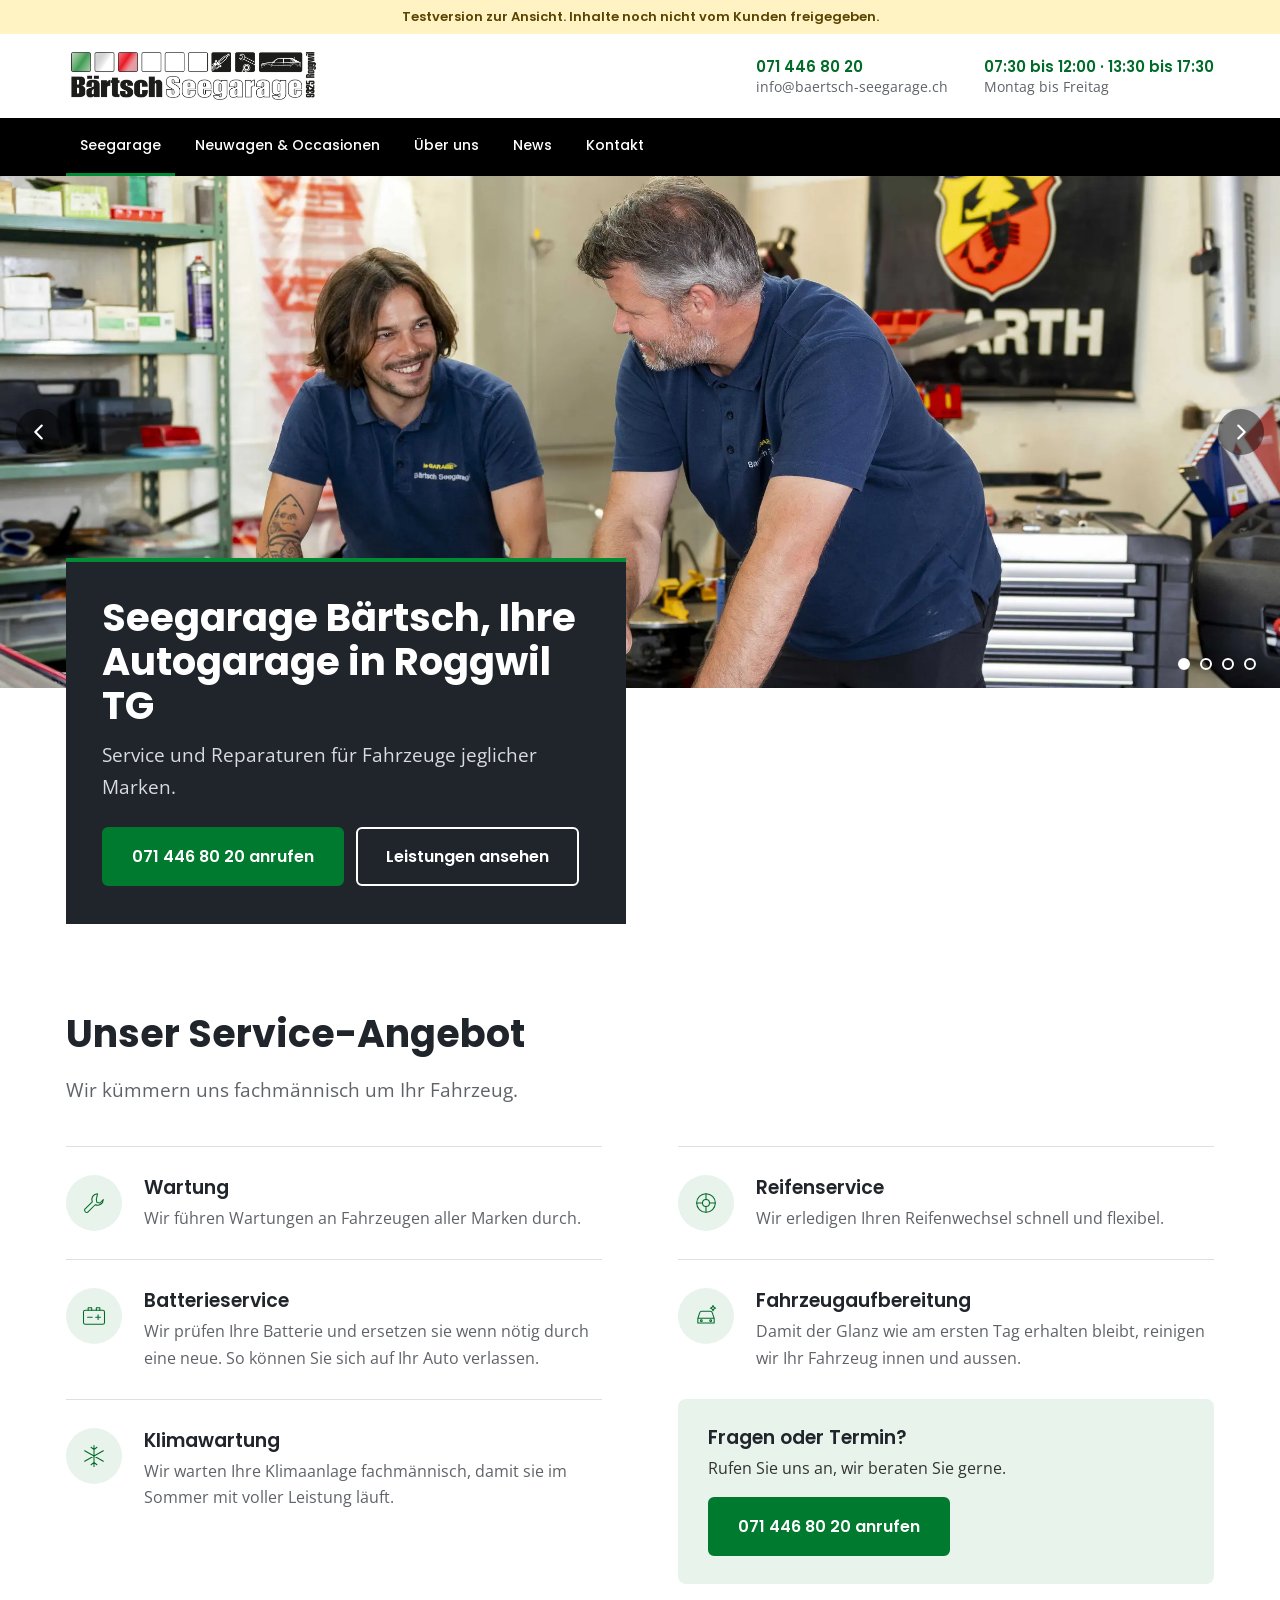
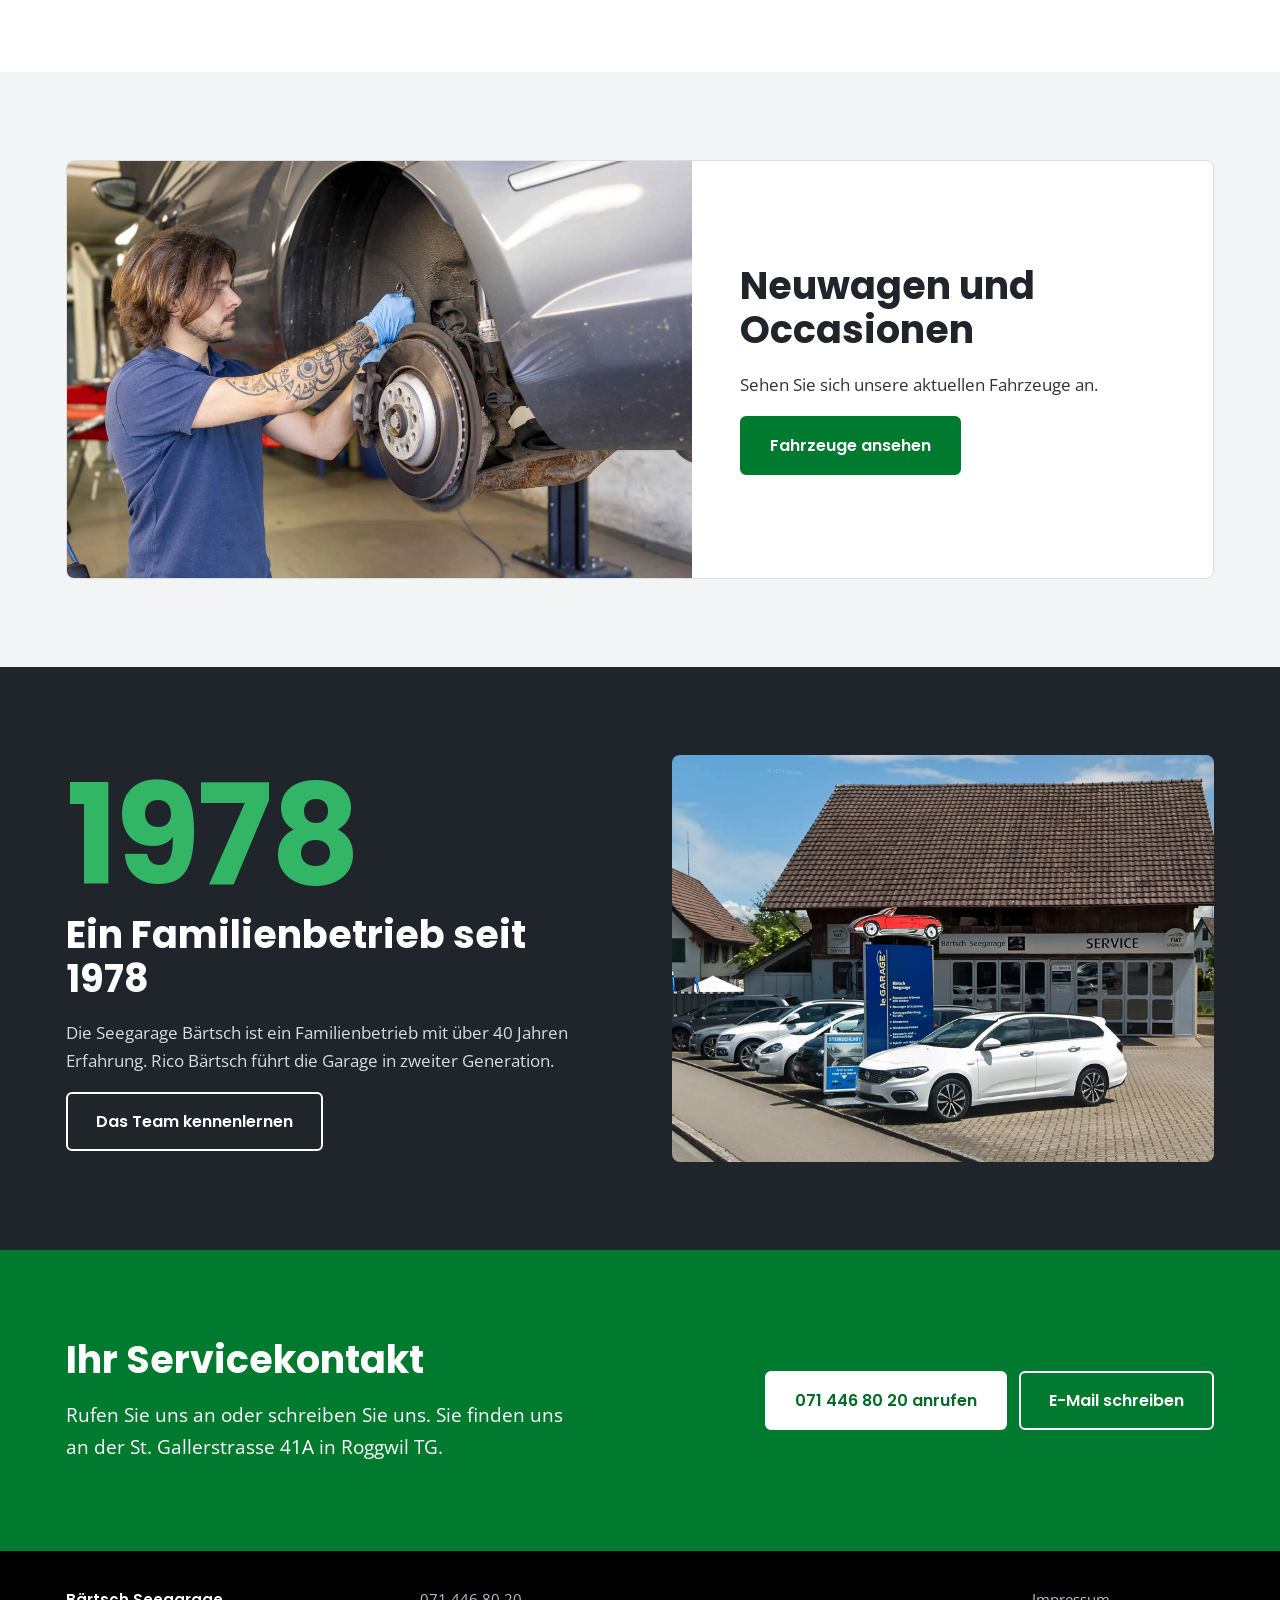
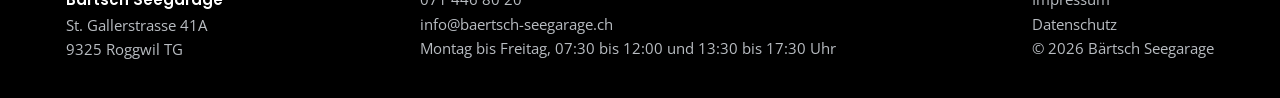
==== index.html @ efdd500b "Testversion Webseite Bärtsch Seegarage Co-Authored-By: Claude Sonnet 5.5 <noreply@anthropic.com>" ====
<!doctype html>
<html lang="de-CH">
<head>
<meta charset="utf-8">
<meta name="viewport" content="width=device-width,initial-scale=1">
<title>Autogarage Roggwil TG | Bärtsch Seegarage, alle Marken</title>
<meta name="description" content="Ihre Autogarage in Roggwil TG: Service, Reifenwechsel, Batterie, Klimaservice und Occasionen für alle Marken. Rufen Sie an: 071 446 80 20.">
<meta name="robots" content="noindex, nofollow">
<link rel="icon" type="image/png" sizes="32x32" href="assets/img/favicon-32.png">
<link rel="apple-touch-icon" href="assets/img/apple-touch-icon.png">
<meta property="og:type" content="website"><meta property="og:locale" content="de_CH">
<meta property="og:title" content="Autogarage Roggwil TG | Bärtsch Seegarage, alle Marken"><meta property="og:description" content="Ihre Autogarage in Roggwil TG: Service, Reifenwechsel, Batterie, Klimaservice und Occasionen für alle Marken. Rufen Sie an: 071 446 80 20.">
<link rel="preload" href="assets/fonts/poppins-latin-700-normal.woff2" as="font" type="font/woff2" crossorigin>
<link rel="preload" as="image" href="assets/img/hero-team.webp" type="image/webp">
<script>document.documentElement.className="js"</script>
<link rel="stylesheet" href="assets/css/site.css">
<link rel="stylesheet" href="assets/css/tweaks.css">
<script type="application/ld+json">{"@context": "https://schema.org", "@type": "AutoRepair", "name": "Bärtsch Seegarage", "description": "Unabhängige Autogarage in Roggwil TG für Fahrzeuge aller Marken: Wartung, Reifenservice, Batterieservice, Fahrzeugaufbereitung, Klimawartung sowie Neuwagen und Occasionen.", "telephone": "+41 71 446 80 20", "email": "info@baertsch-seegarage.ch", "foundingDate": "1978", "address": {"@type": "PostalAddress", "streetAddress": "St. Gallerstrasse 41A", "postalCode": "9325", "addressLocality": "Roggwil", "addressRegion": "TG", "addressCountry": "CH"}, "openingHoursSpecification": [{"@type": "OpeningHoursSpecification", "dayOfWeek": ["Monday", "Tuesday", "Wednesday", "Thursday", "Friday"], "opens": "07:30", "closes": "12:00"}, {"@type": "OpeningHoursSpecification", "dayOfWeek": ["Monday", "Tuesday", "Wednesday", "Thursday", "Friday"], "opens": "13:30", "closes": "17:30"}], "founder": [{"@type": "Person", "name": "Kurt Bärtsch"}, {"@type": "Person", "name": "Bruno Bärtsch"}], "employee": {"@type": "Person", "name": "Rico Bärtsch", "jobTitle": "Inhaber und Werkstattleiter"}}</script>
</head>
<body>
<div class="testbar">Testversion zur Ansicht. Inhalte noch nicht vom Kunden freigegeben.</div>
<a class="skip" href="#inhalt">Zum Inhalt</a>
<header>
<div class="top"><div class="wrap">
<a class="logo" href="index.html"><img src="assets/img/logo.png" alt="Bärtsch Seegarage, 9325 Roggwil" width="1000" height="220"></a>
<div class="info">
<a href="tel:+41714468020"><b>071 446 80 20</b>info@baertsch-seegarage.ch</a>
<div><b>07:30 bis 12:00 · 13:30 bis 17:30</b>Montag bis Freitag</div>
</div></div></div>
<nav class="nav" aria-label="Hauptmenü"><div class="wrap">
<button class="menu-btn" aria-expanded="false" aria-controls="menu">Menü</button>
<ul id="menu"><li><a href="index.html" aria-current=page>Seegarage</a></li><li><a href="neuwagen-occasionen.html">Neuwagen &amp; Occasionen</a></li><li><a href="ueber-uns.html">Über uns</a></li><li><a href="news.html">News</a></li><li><a href="kontakt.html">Kontakt</a></li></ul>
</div></nav>
</header>
<main id="inhalt">
<section class="hero3" aria-roledescription="carousel" aria-label="Bilder aus der Werkstatt">
<div class="hero3-slider"><figure class="slide on"><picture><source type="image/webp" srcset="assets/img/hero-team.webp"><img src="assets/img/hero-team.jpg" alt="Rico Bärtsch und ein Mitarbeiter arbeiten gemeinsam an einem Motor" width="2400" height="1600" style="object-position:50% 27%"></picture></figure><figure class="slide"><picture><source type="image/webp" srcset="assets/img/hebebuehne.webp"><img src="assets/img/hebebuehne.jpg" alt="Zwei Mitarbeiter prüfen ein Fahrzeug auf der Hebebühne" width="2400" height="1600" style="object-position:50% 35%" loading=lazy></picture></figure><figure class="slide"><picture><source type="image/webp" srcset="assets/img/motor.webp"><img src="assets/img/motor.jpg" alt="Mitarbeiter arbeitet unter der Motorhaube" width="2400" height="1600" style="object-position:50% 96%" loading=lazy></picture></figure><figure class="slide"><picture><source type="image/webp" srcset="assets/img/abarth.webp"><img src="assets/img/abarth.jpg" alt="Lindgrüner Abarth mit Bärtsch-Beschriftung in der Werkstatt" width="2400" height="1600" style="object-position:50% 62%" loading=lazy></picture></figure>
<button class="arrow prev" aria-label="Voriges Bild"><svg viewBox="0 0 24 24" aria-hidden="true"><path d="M15 5l-7 7 7 7"/></svg></button>
<button class="arrow next" aria-label="Nächstes Bild"><svg viewBox="0 0 24 24" aria-hidden="true"><path d="M9 5l7 7-7 7"/></svg></button>
<div class="dots"><button class="dot on" aria-label="Bild 1 anzeigen"></button><button class="dot" aria-label="Bild 2 anzeigen"></button><button class="dot" aria-label="Bild 3 anzeigen"></button><button class="dot" aria-label="Bild 4 anzeigen"></button></div></div>
<div class="wrap"><div class="hero3-card"><h1>Seegarage Bärtsch, Ihre Autogarage in Roggwil TG</h1>
<p>Service und Reparaturen für Fahrzeuge jeglicher Marken.</p>
<div class="btns"><a class="btn" href="tel:+41714468020">071 446 80 20 anrufen</a><a class="btn ghost" href="#leistungen">Leistungen ansehen</a></div></div></div>
</section>

<section id="leistungen"><div class="wrap">
<div class="svc-head"><h2>Unser Service-Angebot</h2><p class="lead">Wir kümmern uns fachmännisch um Ihr Fahrzeug.</p></div>
<ul class="svc"><li class="reveal"><span class="ico"><svg viewBox="0 0 48 48" aria-hidden="true"><path d="M30 8a10 10 0 0 0-9 14L8 35a4 4 0 0 0 5 5l13-13a10 10 0 0 0 14-9l-6 6-5-1-1-5z"/></svg></span><div><h3>Wartung</h3><p>Wir führen Wartungen an Fahrzeugen aller Marken durch.</p></div></li><li class="reveal"><span class="ico"><svg viewBox="0 0 48 48" aria-hidden="true"><circle cx="24" cy="24" r="16"/><circle cx="24" cy="24" r="6"/><path d="M24 8v10M24 30v10M8 24h10M30 24h10"/></svg></span><div><h3>Reifenservice</h3><p>Wir erledigen Ihren Reifenwechsel schnell und flexibel.</p></div></li><li class="reveal"><span class="ico"><svg viewBox="0 0 48 48" aria-hidden="true"><rect x="6" y="14" width="36" height="24" rx="3"/><path d="M14 14v-4h6v4M28 14v-4h6v4M13 26h8M31 22v8M27 26h8"/></svg></span><div><h3>Batterieservice</h3><p>Wir prüfen Ihre Batterie und ersetzen sie wenn nötig durch eine neue. So können Sie sich auf Ihr Auto verlassen.</p></div></li><li class="reveal"><span class="ico"><svg viewBox="0 0 48 48" aria-hidden="true"><path d="M10 28l3-9a4 4 0 0 1 4-3h14a4 4 0 0 1 4 3l3 9v8H10zM10 28h28"/><circle cx="16" cy="32" r="1.5"/><circle cx="32" cy="32" r="1.5"/><path d="M36 6l1.5 3 3 1.5-3 1.5L36 15l-1.5-3-3-1.5 3-1.5z"/></svg></span><div><h3>Fahrzeugaufbereitung</h3><p>Damit der Glanz wie am ersten Tag erhalten bleibt, reinigen wir Ihr Fahrzeug innen und aussen.</p></div></li><li class="reveal"><span class="ico"><svg viewBox="0 0 48 48" aria-hidden="true"><path d="M24 6v36M8 15l32 18M8 33l32-18M19 9l5 4 5-4M19 39l5-4 5 4"/></svg></span><div><h3>Klimawartung</h3><p>Wir warten Ihre Klimaanlage fachmännisch, damit sie im Sommer mit voller Leistung läuft.</p></div></li>
<li class="svc-cta reveal"><div><h3>Fragen oder Termin?</h3><p>Rufen Sie uns an, wir beraten Sie gerne.</p><a class="btn" href="tel:+41714468020">071 446 80 20 anrufen</a></div></li>
</ul>
</div></section>

<section class="soft"><div class="wrap"><div class="teaser reveal">
<picture><source type="image/webp" srcset="assets/img/bremse.webp"><img src="assets/img/bremse.jpg" alt="Mitarbeiter wechselt eine Bremsscheibe" width="1400" height="933" loading="lazy" style="object-position:0% 35%" class=""></picture>
<div class="t"><h2>Neuwagen und Occasionen</h2><p>Sehen Sie sich unsere aktuellen Fahrzeuge an.</p><a class="btn" href="neuwagen-occasionen.html">Fahrzeuge ansehen</a></div>
</div></div></section>

<section class="dark"><div class="wrap"><div class="split">
<div class="reveal"><p class="big-year">1978</p><h2>Ein Familienbetrieb seit 1978</h2>
<p>Die Seegarage Bärtsch ist ein Familienbetrieb mit über 40 Jahren Erfahrung. Rico Bärtsch führt die Garage in zweiter Generation.</p>
<a class="btn ghost" href="ueber-uns.html">Das Team kennenlernen</a></div>
<div class="photo reveal"><picture><source type="image/webp" srcset="assets/img/seegarge-baertsch-aussenansicht.webp"><img src="assets/img/seegarge-baertsch-aussenansicht.jpg" alt="Aussenansicht der Bärtsch Seegarage in Roggwil" width="1400" height="933" loading="lazy" style="object-position:50% 35%" class=""></picture></div>
</div></div></section>

<section class="green band"><div class="wrap">
<div><h2>Ihr Servicekontakt</h2><p>Rufen Sie uns an oder schreiben Sie uns. Sie finden uns an der St. Gallerstrasse 41A in Roggwil TG.</p></div>
<div class="btns"><a class="btn" href="tel:+41714468020">071 446 80 20 anrufen</a><a class="btn ghost" href="mailto:info@baertsch-seegarage.ch">E-Mail schreiben</a></div>
</div></section>
</main>
<footer><div class="wrap">
<div><b>Bärtsch Seegarage</b><br>St. Gallerstrasse 41A<br>9325 Roggwil TG</div>
<div><a href="tel:+41714468020">071 446 80 20</a><br><a href="mailto:info@baertsch-seegarage.ch">info@baertsch-seegarage.ch</a><br>Montag bis Freitag, 07:30 bis 12:00 und 13:30 bis 17:30 Uhr</div>
<div><a href="impressum.html">Impressum</a><br><a href="datenschutz.html">Datenschutz</a><br>© 2026 Bärtsch Seegarage</div>
</div></footer>
<a class="callbar" href="tel:+41714468020">071 446 80 20 anrufen</a>
<script src="assets/js/main.js" defer></script>
</body>
</html>
---- assets/css/site.css ----
@font-face{font-family:Poppins;font-weight:500;font-display:swap;src:url(../fonts/poppins-latin-500-normal.woff2) format("woff2")}
@font-face{font-family:Poppins;font-weight:600;font-display:swap;src:url(../fonts/poppins-latin-600-normal.woff2) format("woff2")}
@font-face{font-family:Poppins;font-weight:700;font-display:swap;src:url(../fonts/poppins-latin-700-normal.woff2) format("woff2")}
@font-face{font-family:"Open Sans";font-weight:400;font-display:swap;src:url(../fonts/open-sans-latin-400-normal.woff2) format("woff2")}
@font-face{font-family:"Open Sans";font-weight:600;font-display:swap;src:url(../fonts/open-sans-latin-600-normal.woff2) format("woff2")}

:root{
  --green:#008B34;--green-fill:#007A2E;--green-dark:#006B28;--green-tint:#E8F3EC;
  --ink:#20252B;--black:#000;--text:#333;--muted:#5F6368;
  --line:#DEDFE0;--soft:#F3F4F5;--white:#fff;
  --font-head:Poppins,system-ui,sans-serif;--font-body:"Open Sans",system-ui,sans-serif;
  --gutter:16px;--maxw:1180px;--radius:8px;
  --hero-h:520px;--hero-title:clamp(30px,5.2vw,54px);--section-pad:clamp(48px,7vw,88px);
}
*{box-sizing:border-box}
html{scroll-behavior:smooth}
body{margin:0;font:400 17px/1.65 var(--font-body);color:var(--text);background:var(--white);-webkit-font-smoothing:antialiased}
img{max-width:100%;height:auto;display:block}
a{color:inherit}
h1,h2,h3{font-family:var(--font-head);color:var(--ink);line-height:1.15;margin:0 0 .5em}
h1{font-size:var(--hero-title);font-weight:700}
h2{font-size:clamp(26px,3.6vw,38px);font-weight:700}
h3{font-size:19px;font-weight:600}
p{margin:0 0 1em}
.wrap{max-width:var(--maxw);margin:0 auto;padding:0 var(--gutter)}
.skip{position:absolute;left:-999px}.skip:focus{left:8px;top:8px;background:#fff;padding:8px 12px;z-index:100}
:focus-visible{outline:3px solid var(--green);outline-offset:3px}

/* Kopf */
.top{background:var(--white)}
.top .wrap{display:flex;align-items:center;justify-content:space-between;gap:24px;padding-top:14px;padding-bottom:14px}
.logo img{height:56px;width:auto}
.info{display:flex;gap:36px}
.info a,.info div{display:block;font:400 14px/1.35 var(--font-body);color:var(--muted);text-decoration:none}
.info b{display:block;font:600 15px var(--font-head);color:var(--green-dark)}
.nav{background:var(--black)}
.nav .wrap{display:flex;align-items:center;justify-content:space-between}
.nav ul{display:flex;gap:6px;list-style:none;margin:0;padding:0}
.nav a{display:block;padding:17px 14px;color:#fff;text-decoration:none;font:500 14px var(--font-head);border-bottom:3px solid transparent}
.nav a:hover{border-color:#fff6}
.nav a[aria-current=page]{border-color:var(--green)}
.menu-btn{display:none;background:none;border:0;color:#fff;font:500 15px var(--font-head);padding:14px 0;cursor:pointer}
.menu-btn::before{content:"";display:inline-block;width:18px;height:2px;background:#fff;box-shadow:0 6px #fff,0 -6px #fff;margin-right:12px;vertical-align:middle}

/* Knöpfe */
.btn{display:inline-block;background:var(--green-fill);color:#fff;text-decoration:none;font:600 16px var(--font-head);padding:15px 28px;border-radius:6px;border:2px solid var(--green-fill);transition:background .2s;cursor:pointer}
.btn:hover{background:var(--green-dark);border-color:var(--green-dark)}
.btn.ghost{background:transparent;border-color:#fff}
.btn.ghost:hover{background:#fff;color:var(--ink)}
.btn.outline{background:transparent;color:var(--green-dark);border-color:var(--green-dark)}
.btn.outline:hover{background:var(--green-dark);color:#fff}
.btns{display:flex;flex-wrap:wrap;gap:12px}

/* Hero */
.hero{position:relative;min-height:var(--hero-h);display:flex;align-items:center;color:#fff;background:var(--ink);overflow:hidden}
.hero picture,.hero img{position:absolute;inset:0;width:100%;height:100%;object-fit:cover;object-position:center 30%}
.hero::after{content:"";position:absolute;inset:0;background:linear-gradient(90deg,rgba(0,0,0,.72),rgba(0,0,0,.25) 70%)}
.hero .wrap{position:relative;z-index:1;width:100%}
.hero h1{color:#fff;max-width:620px}
.hero p{font-size:20px;max-width:520px;margin-bottom:28px}
.hero.small{--hero-h:280px}
.hero.small h1{font-size:clamp(30px,4.4vw,44px);margin:0}

/* Abschnitte */
section{padding:var(--section-pad) 0}
.soft{background:var(--soft)}
.dark{background:var(--ink);color:#d8dce0}
.dark h2,.dark h3{color:#fff}
.green{background:var(--green-fill);color:#fff}
.green h2{color:#fff}
.lead{font-size:19px;color:var(--muted);max-width:640px}

.services{display:grid;grid-template-columns:repeat(auto-fit,minmax(210px,1fr));gap:18px;margin-top:32px}
.card{background:#fff;border:1px solid var(--line);border-radius:var(--radius);padding:26px 22px;transition:border-color .25s}
.card svg{width:44px;height:44px;stroke:var(--green);fill:none;stroke-width:1.8;stroke-linecap:round;stroke-linejoin:round;margin-bottom:14px}
.card h3{font-size:17px;hyphens:auto;overflow-wrap:break-word}
.card p{margin:0;font-size:16px}

.split{display:grid;grid-template-columns:1fr 1fr;gap:clamp(28px,5vw,64px);align-items:center}
.split .photo{position:relative}
.split .photo img{border-radius:var(--radius);width:100%;aspect-ratio:4/3;object-fit:cover}
.big-year{font:700 clamp(72px,11vw,140px)/1 var(--font-head);color:var(--green);margin:0 0 8px;letter-spacing:-.02em}
.dark .big-year{color:#33b566}

.teaser{display:grid;grid-template-columns:1.2fr 1fr;gap:0;border-radius:var(--radius);overflow:hidden;background:#fff;border:1px solid var(--line)}
.teaser img{width:100%;height:100%;object-fit:cover;min-height:260px}
.teaser .t{padding:clamp(24px,4vw,48px);display:flex;flex-direction:column;justify-content:center;align-items:flex-start}

.team{display:grid;grid-template-columns:repeat(3,1fr);gap:24px;margin-top:32px}
.person{background:#fff;border-radius:var(--radius);overflow:hidden;border:1px solid var(--line)}
.person img{width:100%;aspect-ratio:4/5;object-fit:cover;object-position:center 20%}
.person div{padding:18px 20px}.person h3{margin:0 0 2px}.person p{margin:0;color:var(--muted);font-size:15px}

.facts{display:grid;grid-template-columns:repeat(auto-fit,minmax(240px,1fr));gap:18px;margin-top:28px}
.facts h3{margin-bottom:8px}
.facts a{color:var(--green-dark);font-weight:600;text-decoration:none}
.facts a:hover{text-decoration:underline}
.map{margin-top:28px;border-radius:var(--radius);overflow:hidden;background:var(--soft);border:1px solid var(--line);min-height:380px;display:flex;align-items:center;justify-content:center;text-align:center}
.map iframe{width:100%;height:420px;border:0}
.map .ph{padding:32px;max-width:520px}
.map .ph p{font-size:15px;color:var(--muted)}
.as24{margin-top:24px;min-height:300px;background:var(--soft);border:1px solid var(--line);border-radius:var(--radius);display:flex;align-items:center;justify-content:center;text-align:center}
.as24 .ph{padding:32px;max-width:540px}.as24 .ph p{font-size:15px;color:var(--muted)}

.news{max-width:760px;margin:0 auto;background:#fff;border:1px solid var(--line);border-radius:var(--radius);padding:clamp(22px,4vw,40px)}
.news h2{font-size:clamp(22px,6.2vw,38px);hyphens:auto;overflow-wrap:anywhere}
.news time{display:block;color:var(--muted);font-size:14px;margin-bottom:6px}
.prose{max-width:760px}.prose h2{font-size:24px;margin-top:1.6em}

.band .wrap{display:flex;align-items:center;justify-content:space-between;gap:28px;flex-wrap:wrap}
.band p{margin:0;font-size:19px;max-width:520px}
.band .btn{background:#fff;color:var(--green-dark);border-color:#fff}
.band .btn:hover{background:var(--ink);color:#fff;border-color:var(--ink)}
.band .btn.ghost{background:transparent;color:#fff;border-color:#fff}
.band .btn.ghost:hover{background:#fff;color:var(--green-dark)}

footer{background:var(--black);color:#b9bdc2;font-size:15px}
footer .wrap{display:flex;justify-content:space-between;gap:24px;flex-wrap:wrap;padding-top:36px;padding-bottom:36px}
footer a{text-decoration:none}footer a:hover{text-decoration:underline;color:#fff}
footer b{color:#fff;font-family:var(--font-head);font-weight:600}
.callbar{display:none}

.js .reveal{opacity:0;transform:translateY(14px);transition:opacity .6s,transform .6s}
.js .reveal.in{opacity:1;transform:none}
@media (prefers-reduced-motion:reduce){.js .reveal{opacity:1;transform:none;transition:none}.card,.btn{transition:none}html{scroll-behavior:auto}}

@media (max-width:900px){
  .info{display:none}
  .top .wrap{justify-content:center}
  .menu-btn{display:block}
  .nav ul{display:none;position:absolute;left:0;right:0;background:var(--black);flex-direction:column;gap:0;z-index:20;padding:0 var(--gutter) 10px}
  .nav ul.open{display:flex}
  .nav{position:relative}
  .nav a{padding:14px 0;border-bottom:1px solid #fff2}
  .nav a[aria-current=page]{color:#5fd68c;border-color:#fff2}
  .split,.teaser{grid-template-columns:1fr}
  .team{grid-template-columns:1fr 1fr}
  .hero{--hero-h:560px}
  .hero img{object-position:center 10%}
  .hero::after{background:linear-gradient(0deg,rgba(0,0,0,.78),rgba(0,0,0,.2))}
  .hero{align-items:flex-end;padding-bottom:36px}
  .callbar{display:flex;position:fixed;left:0;right:0;bottom:0;z-index:30;background:var(--green-fill);color:#fff;text-decoration:none;justify-content:center;align-items:center;gap:10px;padding:14px;font:600 17px var(--font-head)}
  footer .wrap{padding-bottom:calc(36px + 56px)}
}
@media (max-width:560px){
  .team{grid-template-columns:1fr}
  .logo img{height:46px}
  .person img{aspect-ratio:1/1;object-position:center 15%}
  .btns .btn{width:100%;text-align:center}
}

/* Hero mit Bildslider über die volle Breite */
.hero3{position:relative;background:var(--white);padding:0}
.hero3-slider{position:relative;overflow:hidden;background:#111;height:clamp(360px,40vw,680px)}
.hero3-card{position:relative;z-index:3;max-width:560px;margin-top:-130px;background:var(--ink);color:#fff;padding:34px 36px 38px;border-radius:0;border-top:4px solid var(--green)}
.hero3-card h1{color:#fff;font-size:clamp(28px,3vw,42px);margin-bottom:12px}
.hero3-card p{font-size:19px;color:#d8dce0;margin-bottom:24px}
.slide{position:absolute;inset:0;margin:0;opacity:0;transition:opacity .9s ease}
.slide.on{opacity:1}
.slide:first-child{opacity:1}
.js .slide:first-child:not(.on){opacity:0}
.slide picture,.slide img{display:block;width:100%;height:100%;object-fit:cover}
.arrow{position:absolute;top:50%;transform:translateY(-50%);width:46px;height:46px;border-radius:50%;border:0;background:rgba(0,0,0,.45);cursor:pointer;display:grid;place-items:center;transition:background .2s}
.arrow:hover{background:rgba(0,0,0,.75)}
.arrow svg{width:22px;height:22px;stroke:#fff;fill:none;stroke-width:2.4;stroke-linecap:round;stroke-linejoin:round}
.arrow.prev{left:16px}.arrow.next{right:16px}
.dots{position:absolute;right:24px;bottom:18px;display:flex;gap:10px}
.dot{width:12px;height:12px;border-radius:50%;border:2px solid #fff;background:transparent;padding:0;cursor:pointer}
.dot.on{background:#fff}

/* Leistungen als ruhige Liste */
.svc-head{max-width:640px}
.svc{list-style:none;margin:40px 0 0;padding:0;display:grid;grid-template-columns:1fr 1fr;column-gap:clamp(32px,6vw,88px)}
.svc li{display:flex;gap:22px;align-items:flex-start;padding:28px 0;border-top:1px solid var(--line)}
.svc .ico{flex:none;width:56px;height:56px;border-radius:50%;background:var(--green-tint);display:grid;place-items:center}
.svc .ico svg{width:28px;height:28px;stroke:var(--green-dark);fill:none;stroke-width:1.8;stroke-linecap:round;stroke-linejoin:round}
.svc h3{margin:2px 0 6px;font-size:19px}
.svc p{margin:0;font-size:16px;color:var(--muted)}
.svc .svc-cta{display:block;background:var(--green-tint);border:0;border-radius:var(--radius);padding:28px 30px;margin-top:0;align-self:start}
.svc .svc-cta h3{margin-top:0}
.svc .svc-cta p{color:var(--text);margin-bottom:16px}
.svc li.svc-cta{border-top:0;border-bottom:0}

/* Kopf der Unterseiten: Bild über die volle Breite, Titel als Karte */
.hero3.sub .hero3-slider{height:clamp(340px,34vw,580px)}
.hero3.sub .hero3-slider.contain{height:clamp(380px,44vw,640px);background:var(--ink)}
.sub-img picture,.sub-img img{position:absolute;inset:0;width:100%;height:100%;object-fit:cover}
.sub-img.contain img{object-fit:contain}
.backdrop{position:absolute;inset:-40px;background-size:cover;background-position:center;filter:blur(30px) brightness(.5)}
.hero3.sub .hero3-card{margin-top:-80px;padding:26px 36px 28px}
.hero3.sub .hero3-card h1{margin:0;font-size:clamp(28px,3.4vw,46px)}

@media (max-width:900px){
        .arrow{width:40px;height:40px}.arrow.prev{left:10px}.arrow.next{right:10px}
  .svc{grid-template-columns:1fr}
  .svc .svc-cta{margin-top:12px}
}
@media (prefers-reduced-motion:reduce){.slide{transition:none}}
@media (max-width:900px){
  .hero3-slider{height:auto;aspect-ratio:3/2}
  .hero3-card{margin:-36px 0 0;max-width:none;padding:26px var(--gutter) 30px;border-radius:0}
  .hero3 .wrap{padding:0}
  .dots{right:14px;bottom:50px}
}
@media (max-width:900px){
  .hero3.sub .hero3-slider,.hero3.sub .hero3-slider.contain{height:auto;aspect-ratio:3/2}
  .hero3.sub .hero3-card{margin-top:-30px;padding:22px var(--gutter) 26px}
  .hero3.sub .hero3-card h1{font-size:30px}
}

.split.single{grid-template-columns:1fr;max-width:760px}
.teaser.textonly{grid-template-columns:1fr}
.teaser.textonly .t{padding:clamp(28px,4vw,56px)}

.testbar{background:#fff3c4;color:#5a4500;text-align:center;font:600 13px Poppins,sans-serif;padding:7px 12px}
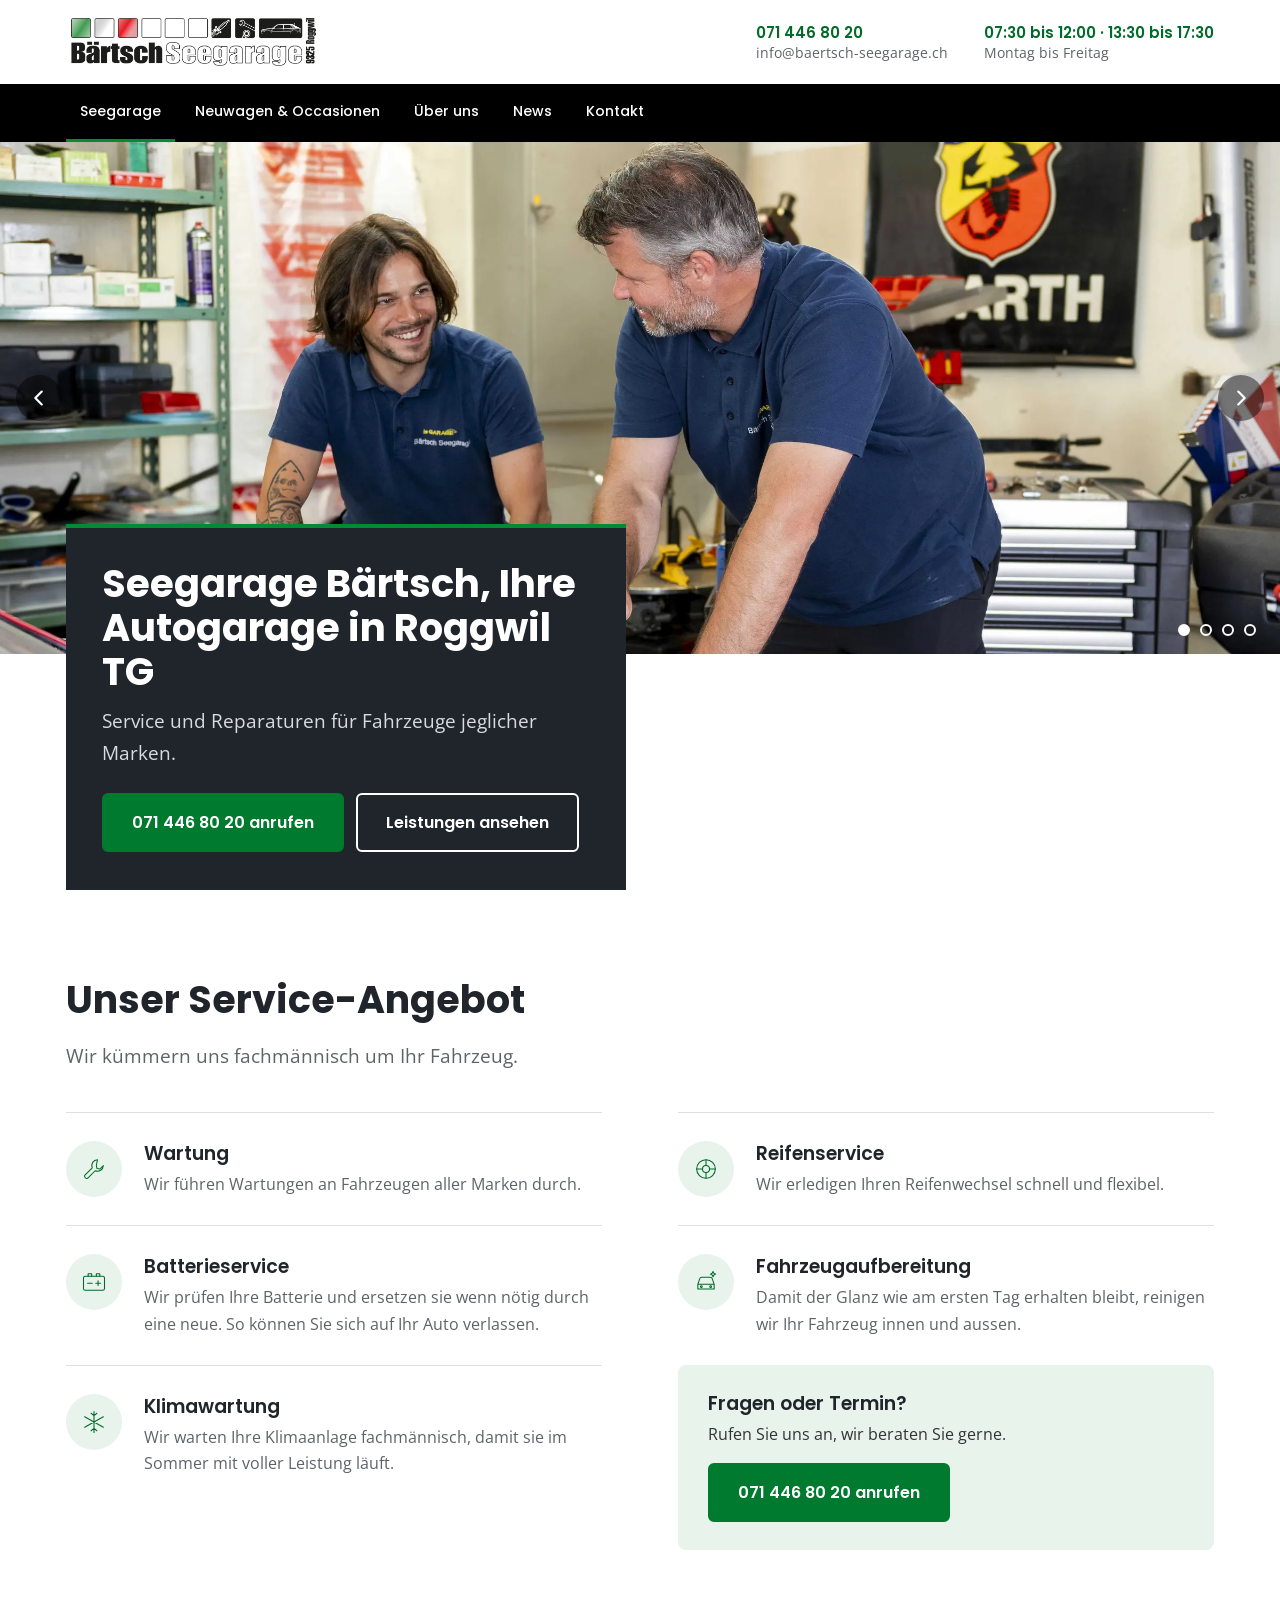
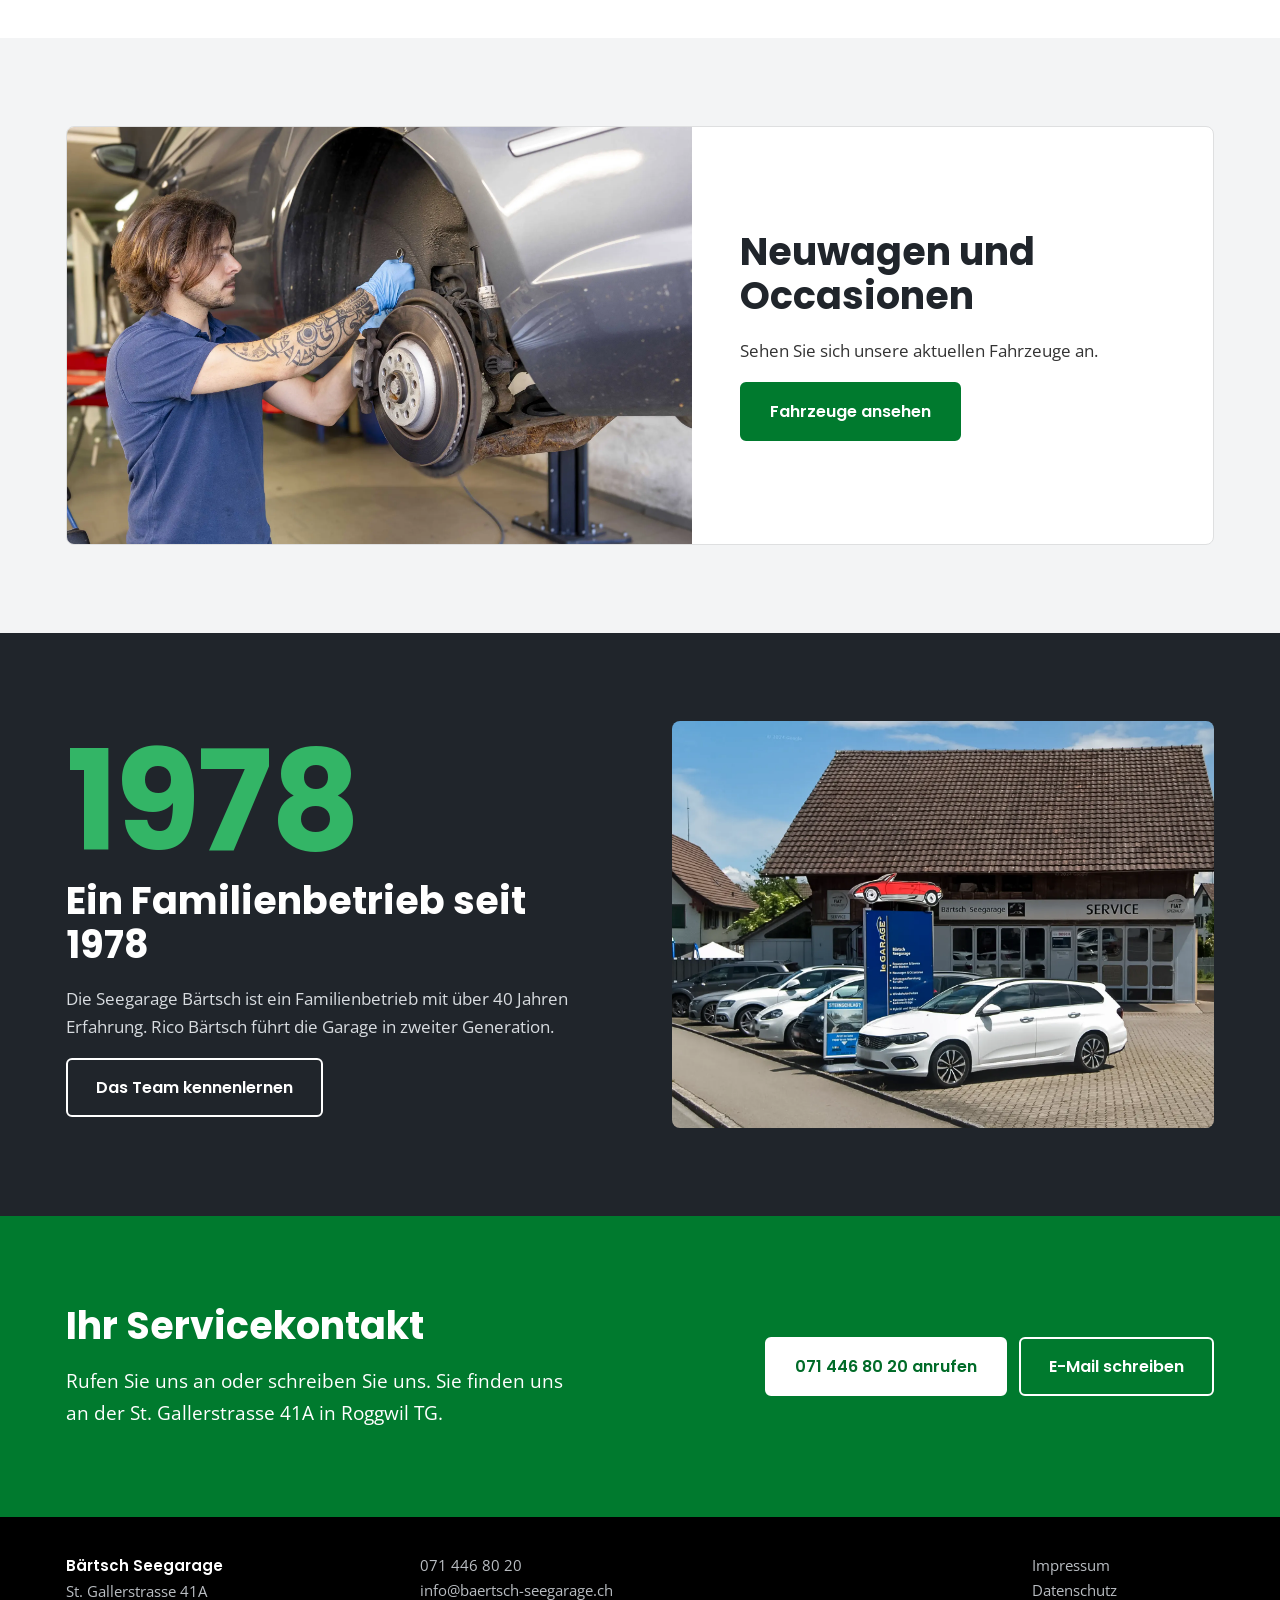
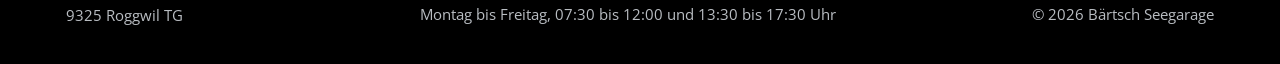
==== commit aa7685aa: "Aktualisierung der Testversion" ====
--- a/index.html
+++ b/index.html
@@ -3,9 +3,10 @@
 <head>
 <meta charset="utf-8">
 <meta name="viewport" content="width=device-width,initial-scale=1">
+
 <title>Autogarage Roggwil TG | Bärtsch Seegarage, alle Marken</title>
 <meta name="description" content="Ihre Autogarage in Roggwil TG: Service, Reifenwechsel, Batterie, Klimaservice und Occasionen für alle Marken. Rufen Sie an: 071 446 80 20.">
-<meta name="robots" content="noindex, nofollow">
+<link rel="canonical" href="https://seegarage-baertsch.ch/"><meta name="robots" content="noindex, nofollow">
 <link rel="icon" type="image/png" sizes="32x32" href="assets/img/favicon-32.png">
 <link rel="apple-touch-icon" href="assets/img/apple-touch-icon.png">
 <meta property="og:type" content="website"><meta property="og:locale" content="de_CH">
@@ -15,10 +16,10 @@
 <script>document.documentElement.className="js"</script>
 <link rel="stylesheet" href="assets/css/site.css">
 <link rel="stylesheet" href="assets/css/tweaks.css">
-<script type="application/ld+json">{"@context": "https://schema.org", "@type": "AutoRepair", "name": "Bärtsch Seegarage", "description": "Unabhängige Autogarage in Roggwil TG für Fahrzeuge aller Marken: Wartung, Reifenservice, Batterieservice, Fahrzeugaufbereitung, Klimawartung sowie Neuwagen und Occasionen.", "telephone": "+41 71 446 80 20", "email": "info@baertsch-seegarage.ch", "foundingDate": "1978", "address": {"@type": "PostalAddress", "streetAddress": "St. Gallerstrasse 41A", "postalCode": "9325", "addressLocality": "Roggwil", "addressRegion": "TG", "addressCountry": "CH"}, "openingHoursSpecification": [{"@type": "OpeningHoursSpecification", "dayOfWeek": ["Monday", "Tuesday", "Wednesday", "Thursday", "Friday"], "opens": "07:30", "closes": "12:00"}, {"@type": "OpeningHoursSpecification", "dayOfWeek": ["Monday", "Tuesday", "Wednesday", "Thursday", "Friday"], "opens": "13:30", "closes": "17:30"}], "founder": [{"@type": "Person", "name": "Kurt Bärtsch"}, {"@type": "Person", "name": "Bruno Bärtsch"}], "employee": {"@type": "Person", "name": "Rico Bärtsch", "jobTitle": "Inhaber und Werkstattleiter"}}</script>
+<script type="application/ld+json">{"@context": "https://schema.org", "@type": "AutoRepair", "name": "Bärtsch Seegarage", "description": "Unabhängige Autogarage in Roggwil TG für Fahrzeuge aller Marken: Wartung, Reifenservice, Batterieservice, Fahrzeugaufbereitung, Klimawartung sowie Neuwagen und Occasionen.", "url": "https://seegarage-baertsch.ch/", "telephone": "+41 71 446 80 20", "email": "info@baertsch-seegarage.ch", "foundingDate": "1978", "address": {"@type": "PostalAddress", "streetAddress": "St. Gallerstrasse 41A", "postalCode": "9325", "addressLocality": "Roggwil", "addressRegion": "TG", "addressCountry": "CH"}, "openingHoursSpecification": [{"@type": "OpeningHoursSpecification", "dayOfWeek": ["Monday", "Tuesday", "Wednesday", "Thursday", "Friday"], "opens": "07:30", "closes": "12:00"}, {"@type": "OpeningHoursSpecification", "dayOfWeek": ["Monday", "Tuesday", "Wednesday", "Thursday", "Friday"], "opens": "13:30", "closes": "17:30"}], "founder": [{"@type": "Person", "name": "Kurt Bärtsch"}, {"@type": "Person", "name": "Bruno Bärtsch"}], "employee": {"@type": "Person", "name": "Rico Bärtsch", "jobTitle": "Inhaber und Werkstattleiter"}}</script>
 </head>
 <body>
-<div class="testbar">Testversion zur Ansicht. Inhalte noch nicht vom Kunden freigegeben.</div>
+
 <a class="skip" href="#inhalt">Zum Inhalt</a>
 <header>
 <div class="top"><div class="wrap">
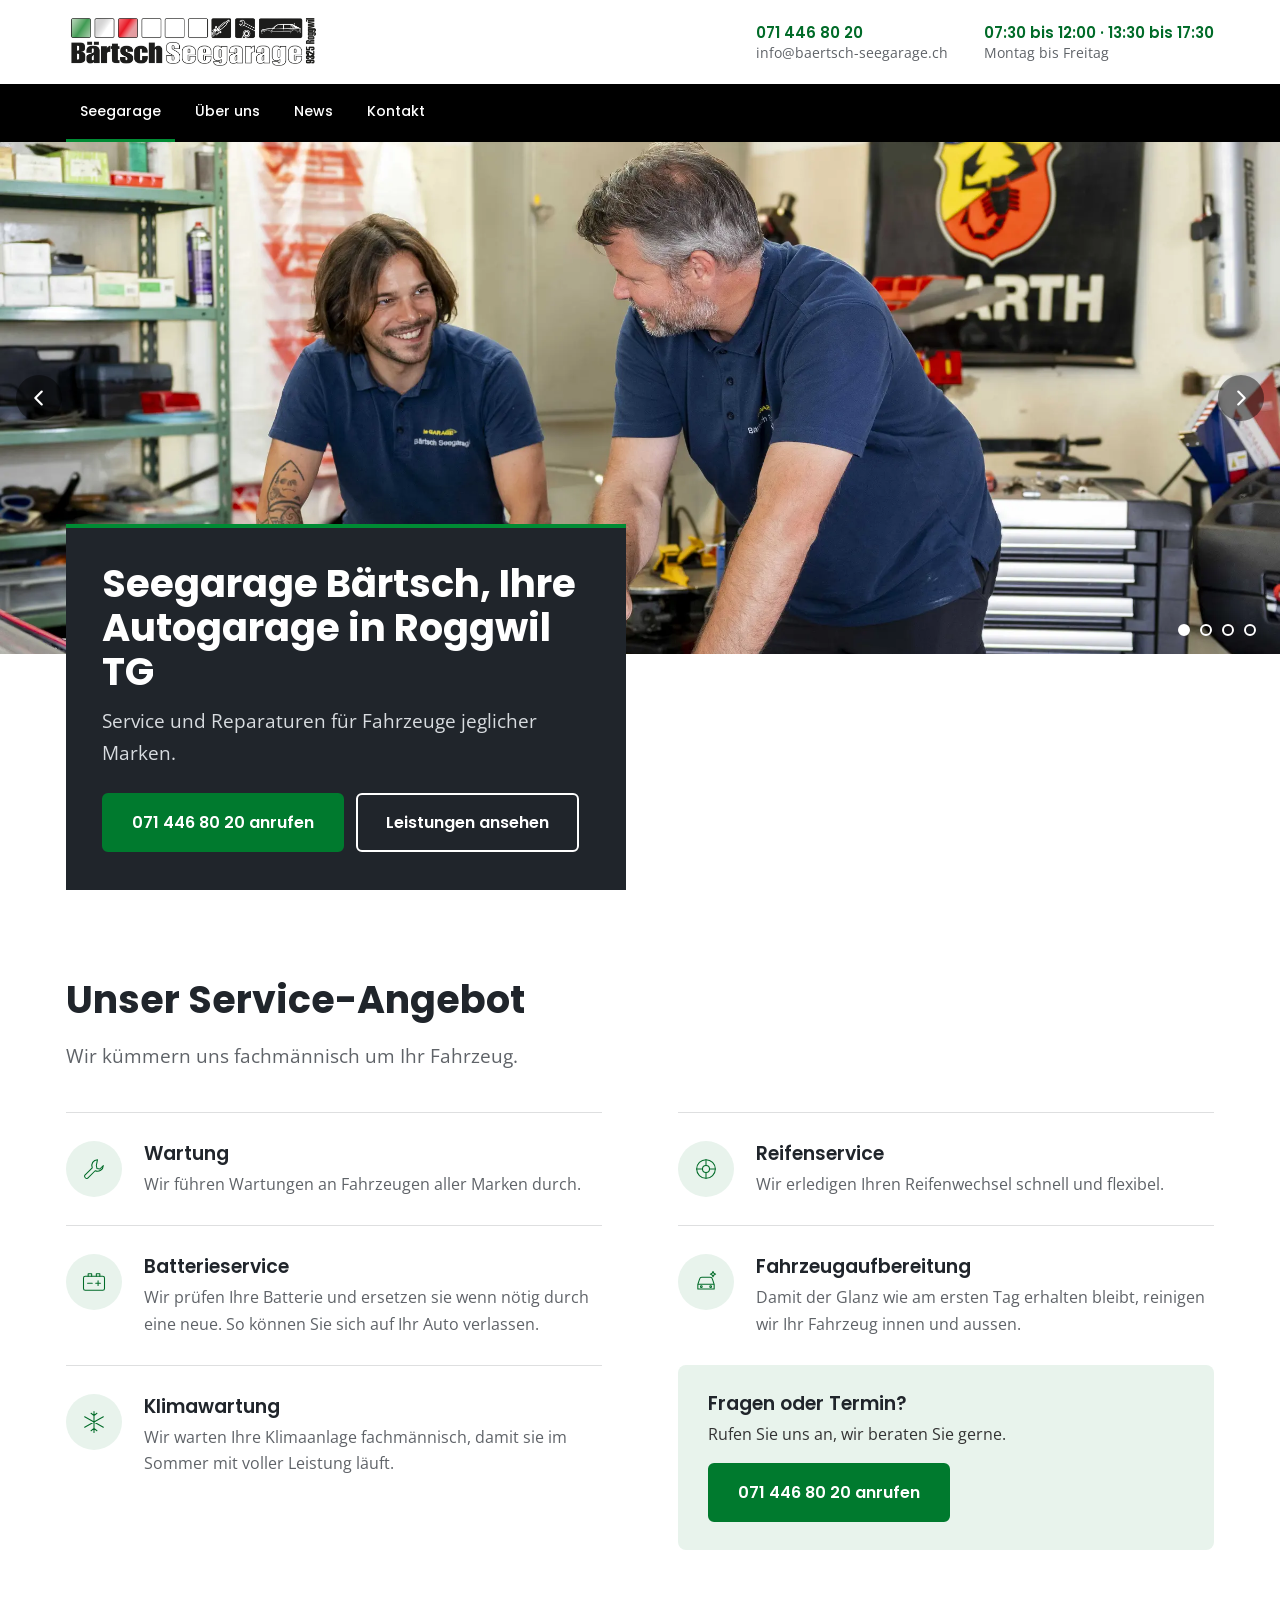
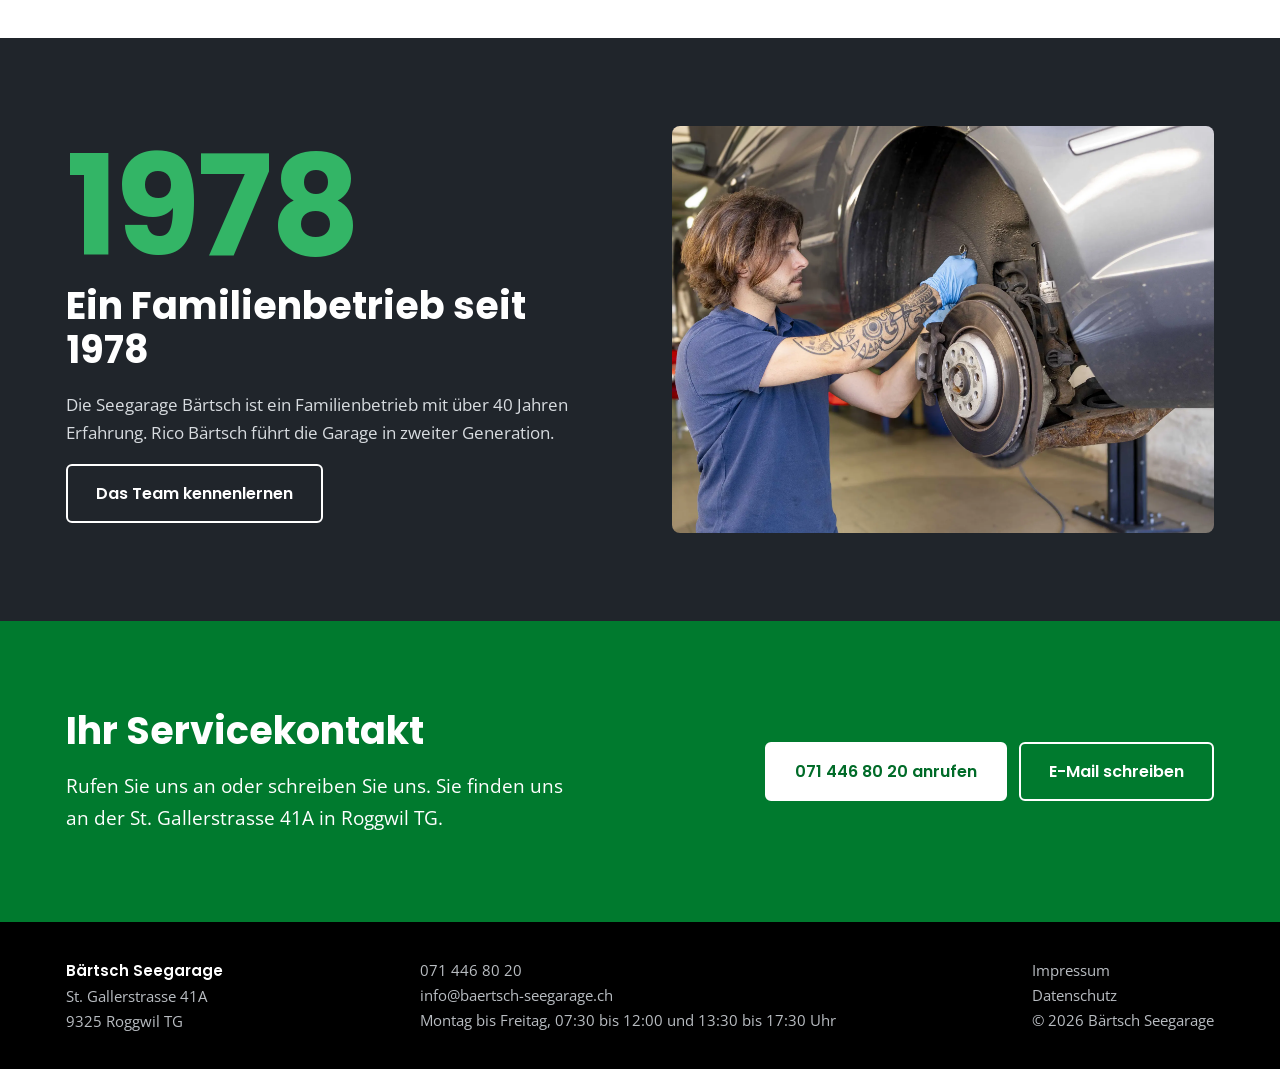
==== commit 76de4642: "Aktualisierung der Testversion" ====
--- a/index.html
+++ b/index.html
@@ -5,18 +5,18 @@
 <meta name="viewport" content="width=device-width,initial-scale=1">
 
 <title>Autogarage Roggwil TG | Bärtsch Seegarage, alle Marken</title>
-<meta name="description" content="Ihre Autogarage in Roggwil TG: Service, Reifenwechsel, Batterie, Klimaservice und Occasionen für alle Marken. Rufen Sie an: 071 446 80 20.">
+<meta name="description" content="Ihre Autogarage in Roggwil TG: Service, Reifenwechsel, Batterie, Klimaservice und Fahrzeugaufbereitung für alle Marken. Rufen Sie an: 071 446 80 20.">
 <link rel="canonical" href="https://seegarage-baertsch.ch/"><meta name="robots" content="noindex, nofollow">
 <link rel="icon" type="image/png" sizes="32x32" href="assets/img/favicon-32.png">
 <link rel="apple-touch-icon" href="assets/img/apple-touch-icon.png">
 <meta property="og:type" content="website"><meta property="og:locale" content="de_CH">
-<meta property="og:title" content="Autogarage Roggwil TG | Bärtsch Seegarage, alle Marken"><meta property="og:description" content="Ihre Autogarage in Roggwil TG: Service, Reifenwechsel, Batterie, Klimaservice und Occasionen für alle Marken. Rufen Sie an: 071 446 80 20.">
+<meta property="og:title" content="Autogarage Roggwil TG | Bärtsch Seegarage, alle Marken"><meta property="og:description" content="Ihre Autogarage in Roggwil TG: Service, Reifenwechsel, Batterie, Klimaservice und Fahrzeugaufbereitung für alle Marken. Rufen Sie an: 071 446 80 20.">
 <link rel="preload" href="assets/fonts/poppins-latin-700-normal.woff2" as="font" type="font/woff2" crossorigin>
 <link rel="preload" as="image" href="assets/img/hero-team.webp" type="image/webp">
 <script>document.documentElement.className="js"</script>
 <link rel="stylesheet" href="assets/css/site.css">
 <link rel="stylesheet" href="assets/css/tweaks.css">
-<script type="application/ld+json">{"@context": "https://schema.org", "@type": "AutoRepair", "name": "Bärtsch Seegarage", "description": "Unabhängige Autogarage in Roggwil TG für Fahrzeuge aller Marken: Wartung, Reifenservice, Batterieservice, Fahrzeugaufbereitung, Klimawartung sowie Neuwagen und Occasionen.", "url": "https://seegarage-baertsch.ch/", "telephone": "+41 71 446 80 20", "email": "info@baertsch-seegarage.ch", "foundingDate": "1978", "address": {"@type": "PostalAddress", "streetAddress": "St. Gallerstrasse 41A", "postalCode": "9325", "addressLocality": "Roggwil", "addressRegion": "TG", "addressCountry": "CH"}, "openingHoursSpecification": [{"@type": "OpeningHoursSpecification", "dayOfWeek": ["Monday", "Tuesday", "Wednesday", "Thursday", "Friday"], "opens": "07:30", "closes": "12:00"}, {"@type": "OpeningHoursSpecification", "dayOfWeek": ["Monday", "Tuesday", "Wednesday", "Thursday", "Friday"], "opens": "13:30", "closes": "17:30"}], "founder": [{"@type": "Person", "name": "Kurt Bärtsch"}, {"@type": "Person", "name": "Bruno Bärtsch"}], "employee": {"@type": "Person", "name": "Rico Bärtsch", "jobTitle": "Inhaber und Werkstattleiter"}}</script>
+<script type="application/ld+json">{"@context": "https://schema.org", "@type": "AutoRepair", "name": "Bärtsch Seegarage", "description": "Unabhängige Autogarage in Roggwil TG für Fahrzeuge aller Marken: Wartung, Reifenservice, Batterieservice, Fahrzeugaufbereitung und Klimawartung.", "url": "https://seegarage-baertsch.ch/", "telephone": "+41 71 446 80 20", "email": "info@baertsch-seegarage.ch", "foundingDate": "1978", "address": {"@type": "PostalAddress", "streetAddress": "St. Gallerstrasse 41A", "postalCode": "9325", "addressLocality": "Roggwil", "addressRegion": "TG", "addressCountry": "CH"}, "openingHoursSpecification": [{"@type": "OpeningHoursSpecification", "dayOfWeek": ["Monday", "Tuesday", "Wednesday", "Thursday", "Friday"], "opens": "07:30", "closes": "12:00"}, {"@type": "OpeningHoursSpecification", "dayOfWeek": ["Monday", "Tuesday", "Wednesday", "Thursday", "Friday"], "opens": "13:30", "closes": "17:30"}], "founder": [{"@type": "Person", "name": "Kurt Bärtsch"}, {"@type": "Person", "name": "Bruno Bärtsch"}], "employee": {"@type": "Person", "name": "Rico Bärtsch", "jobTitle": "Inhaber und Werkstattleiter"}}</script>
 </head>
 <body>
 
@@ -30,12 +30,12 @@
 </div></div></div>
 <nav class="nav" aria-label="Hauptmenü"><div class="wrap">
 <button class="menu-btn" aria-expanded="false" aria-controls="menu">Menü</button>
-<ul id="menu"><li><a href="index.html" aria-current=page>Seegarage</a></li><li><a href="neuwagen-occasionen.html">Neuwagen &amp; Occasionen</a></li><li><a href="ueber-uns.html">Über uns</a></li><li><a href="news.html">News</a></li><li><a href="kontakt.html">Kontakt</a></li></ul>
+<ul id="menu"><li><a href="index.html" aria-current=page>Seegarage</a></li><li><a href="ueber-uns.html">Über uns</a></li><li><a href="news.html">News</a></li><li><a href="kontakt.html">Kontakt</a></li></ul>
 </div></nav>
 </header>
 <main id="inhalt">
 <section class="hero3" aria-roledescription="carousel" aria-label="Bilder aus der Werkstatt">
-<div class="hero3-slider"><figure class="slide on"><picture><source type="image/webp" srcset="assets/img/hero-team.webp"><img src="assets/img/hero-team.jpg" alt="Rico Bärtsch und ein Mitarbeiter arbeiten gemeinsam an einem Motor" width="2400" height="1600" style="object-position:50% 27%"></picture></figure><figure class="slide"><picture><source type="image/webp" srcset="assets/img/hebebuehne.webp"><img src="assets/img/hebebuehne.jpg" alt="Zwei Mitarbeiter prüfen ein Fahrzeug auf der Hebebühne" width="2400" height="1600" style="object-position:50% 35%" loading=lazy></picture></figure><figure class="slide"><picture><source type="image/webp" srcset="assets/img/motor.webp"><img src="assets/img/motor.jpg" alt="Mitarbeiter arbeitet unter der Motorhaube" width="2400" height="1600" style="object-position:50% 96%" loading=lazy></picture></figure><figure class="slide"><picture><source type="image/webp" srcset="assets/img/abarth.webp"><img src="assets/img/abarth.jpg" alt="Lindgrüner Abarth mit Bärtsch-Beschriftung in der Werkstatt" width="2400" height="1600" style="object-position:50% 62%" loading=lazy></picture></figure>
+<div class="hero3-slider"><figure class="slide on"><picture><source type="image/webp" srcset="assets/img/hero-team.webp"><img src="assets/img/hero-team.jpg" alt="Rico Bärtsch und ein Mitarbeiter arbeiten gemeinsam an einem Motor" width="2400" height="1600" style="object-position:50% 27%"></picture></figure><figure class="slide"><picture><source type="image/webp" srcset="assets/img/500a2521-1024x683.webp"><img src="assets/img/500a2521-1024x683.jpg" alt="Lindgrüner Abarth mit Bärtsch-Beschriftung in der Werkstatt" width="2400" height="1600" style="object-position:50% 35%" loading=lazy></picture></figure><figure class="slide"><picture><source type="image/webp" srcset="assets/img/hebebuehne.webp"><img src="assets/img/hebebuehne.jpg" alt="Mitarbeiter hält einen Reifen in der Werkstatt" width="2400" height="1600" style="object-position:50% 35%" loading=lazy></picture></figure><figure class="slide"><picture><source type="image/webp" srcset="assets/img/motor.webp"><img src="assets/img/motor.jpg" alt="Mitarbeiter arbeitet unter der Motorhaube" width="2400" height="1600" style="object-position:50% 35%" loading=lazy></picture></figure>
 <button class="arrow prev" aria-label="Voriges Bild"><svg viewBox="0 0 24 24" aria-hidden="true"><path d="M15 5l-7 7 7 7"/></svg></button>
 <button class="arrow next" aria-label="Nächstes Bild"><svg viewBox="0 0 24 24" aria-hidden="true"><path d="M9 5l7 7-7 7"/></svg></button>
 <div class="dots"><button class="dot on" aria-label="Bild 1 anzeigen"></button><button class="dot" aria-label="Bild 2 anzeigen"></button><button class="dot" aria-label="Bild 3 anzeigen"></button><button class="dot" aria-label="Bild 4 anzeigen"></button></div></div>
@@ -51,16 +51,11 @@
 </ul>
 </div></section>
 
-<section class="soft"><div class="wrap"><div class="teaser reveal">
-<picture><source type="image/webp" srcset="assets/img/bremse.webp"><img src="assets/img/bremse.jpg" alt="Mitarbeiter wechselt eine Bremsscheibe" width="1400" height="933" loading="lazy" style="object-position:0% 35%" class=""></picture>
-<div class="t"><h2>Neuwagen und Occasionen</h2><p>Sehen Sie sich unsere aktuellen Fahrzeuge an.</p><a class="btn" href="neuwagen-occasionen.html">Fahrzeuge ansehen</a></div>
-</div></div></section>
-
 <section class="dark"><div class="wrap"><div class="split">
 <div class="reveal"><p class="big-year">1978</p><h2>Ein Familienbetrieb seit 1978</h2>
 <p>Die Seegarage Bärtsch ist ein Familienbetrieb mit über 40 Jahren Erfahrung. Rico Bärtsch führt die Garage in zweiter Generation.</p>
 <a class="btn ghost" href="ueber-uns.html">Das Team kennenlernen</a></div>
-<div class="photo reveal"><picture><source type="image/webp" srcset="assets/img/seegarge-baertsch-aussenansicht.webp"><img src="assets/img/seegarge-baertsch-aussenansicht.jpg" alt="Aussenansicht der Bärtsch Seegarage in Roggwil" width="1400" height="933" loading="lazy" style="object-position:50% 35%" class=""></picture></div>
+<div class="photo reveal"><picture><source type="image/webp" srcset="assets/img/bremse.webp"><img src="assets/img/bremse.jpg" alt="Mitarbeiter wechselt eine Bremsscheibe" width="1400" height="933" loading="lazy" style="object-position:50% 35%" class=""></picture></div>
 </div></div></section>
 
 <section class="green band"><div class="wrap">
